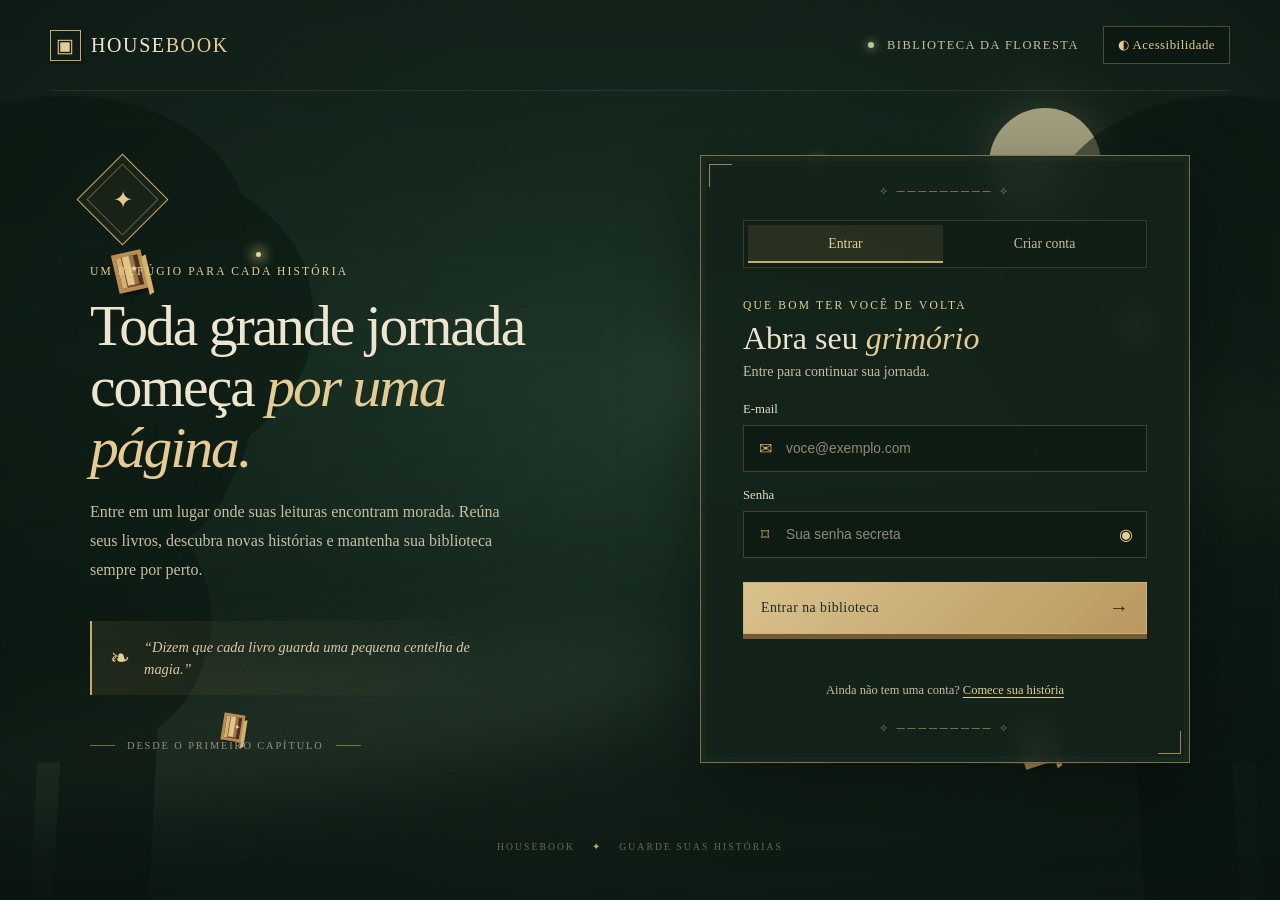
==== src/main/resources/static/index.html @ 5cd7e83c "create the interface of login and register" ====
<!DOCTYPE html>
<html lang="pt-BR" data-theme="forest" data-font="normal">
<head>
    <meta charset="UTF-8">
    <meta name="viewport" content="width=device-width, initial-scale=1.0">
    <meta name="description" content="HouseBook — um refúgio encantado para organizar seus livros e histórias.">
    <meta name="theme-color" content="#172b20">
    <title>HouseBook | Entre na floresta</title>
    <link rel="stylesheet" href="auth.css">
    <script src="auth.js" defer></script>
</head>
<body>
<a class="skip-link" href="#auth-content">Pular para o conteúdo</a>
<div class="forest-scene" aria-hidden="true">
    <div class="moon"></div>
    <div class="mist mist-one"></div>
    <div class="mist mist-two"></div>
    <div class="tree tree-left"></div>
    <div class="tree tree-right"></div>
    <div class="firefly firefly-one"></div>
    <div class="firefly firefly-two"></div>
    <div class="firefly firefly-three"></div>
    <div class="pixel-book book-one"><span></span></div>
    <div class="pixel-book book-two"><span></span></div>
    <div class="pixel-book book-three"><span></span></div>
    <div class="pixel-book book-four"><span></span></div>
</div>

<header class="topbar">
    <a class="brand" href="/" aria-label="HouseBook, página inicial">
        <span class="brand-mark" aria-hidden="true">▣</span>
        <span>House<span>Book</span></span>
    </a>
    <div class="topbar-actions">
        <span class="realm-label"><span class="realm-dot"></span> Biblioteca da Floresta</span>
        <button class="access-toggle" id="access-toggle" type="button" aria-expanded="false" aria-controls="access-panel">
            <span aria-hidden="true">◐</span> Acessibilidade
        </button>
    </div>
</header>

<aside class="access-panel" id="access-panel" aria-label="Opções de acessibilidade" hidden>
    <div class="access-heading">
        <div><span class="eyebrow">Suas preferências</span><h2>Ajuste sua experiência</h2></div>
        <button class="icon-button" id="close-access" type="button" aria-label="Fechar acessibilidade">×</button>
    </div>
    <div class="access-group">
        <span class="control-label">Tamanho do texto</span>
        <div class="segmented" role="group" aria-label="Tamanho do texto">
            <button type="button" data-font-choice="normal" aria-pressed="true">Padrão</button>
            <button type="button" data-font-choice="large" aria-pressed="false">Maior A+</button>
        </div>
    </div>
    <div class="access-group">
        <span class="control-label">Contraste</span>
        <button class="contrast-button" id="contrast-toggle" type="button" aria-pressed="false">Ativar alto contraste</button>
    </div>
    <div class="access-group">
        <span class="control-label">Paleta da floresta</span>
        <div class="theme-options" role="group" aria-label="Tema de cores">
            <button class="theme-swatch swatch-forest" type="button" data-theme-choice="forest" aria-label="Verde floresta" aria-pressed="true"></button>
            <button class="theme-swatch swatch-ember" type="button" data-theme-choice="ember" aria-label="Âmbar antigo" aria-pressed="false"></button>
            <button class="theme-swatch swatch-violet" type="button" data-theme-choice="violet" aria-label="Ametista" aria-pressed="false"></button>
            <button class="theme-swatch swatch-ocean" type="button" data-theme-choice="ocean" aria-label="Azul noturno" aria-pressed="false"></button>
        </div>
    </div>
</aside>

<main id="auth-content" class="page-content">
    <section class="intro" aria-labelledby="intro-title">
        <div class="crest" aria-hidden="true"><span>✦</span><i></i></div>
        <p class="eyebrow">Um refúgio para cada história</p>
        <h1 id="intro-title">Toda grande jornada começa <em>por uma página.</em></h1>
        <p class="intro-copy">Entre em um lugar onde suas leituras encontram morada. Reúna seus livros, descubra novas histórias e mantenha sua biblioteca sempre por perto.</p>
        <div class="lore-note">
            <span class="lore-icon" aria-hidden="true">❧</span>
            <p>“Dizem que cada livro guarda uma pequena centelha de magia.”</p>
        </div>
        <div class="forest-signature"><span></span> Desde o primeiro capítulo <span></span></div>
    </section>

    <section class="auth-card" aria-label="Acesso à sua biblioteca">
        <div class="card-ornament ornament-top" aria-hidden="true">✧ ───────── ✧</div>
        <div class="form-switch" role="tablist" aria-label="Entrar ou criar conta">
            <button class="switch-tab active" id="login-tab" type="button" role="tab" aria-selected="true" aria-controls="login-panel">Entrar</button>
            <button class="switch-tab" id="register-tab" type="button" role="tab" aria-selected="false" aria-controls="register-panel">Criar conta</button>
        </div>

        <div class="form-panel" id="login-panel" role="tabpanel" aria-labelledby="login-tab">
            <div class="form-heading">
                <span class="eyebrow">Que bom ter você de volta</span>
                <h2>Abra seu <em>grimório</em></h2>
                <p>Entre para continuar sua jornada.</p>
            </div>
            <form id="login-form" novalidate>
                <label for="login-email">E-mail</label>
                <div class="input-wrap"><span class="field-icon" aria-hidden="true">✉</span><input id="login-email" name="email" type="email" autocomplete="email" maxlength="254" placeholder="voce@exemplo.com" required></div>
                <label for="login-password">Senha</label>
                <div class="input-wrap"><span class="field-icon" aria-hidden="true">⌑</span><input id="login-password" name="password" type="password" autocomplete="current-password" minlength="8" maxlength="72" placeholder="Sua senha secreta" required><button class="password-toggle" type="button" data-password-target="login-password" aria-label="Mostrar senha" aria-pressed="false">◉</button></div>
                <button class="submit-button" type="submit"><span>Entrar na biblioteca</span><b aria-hidden="true">→</b></button>
                <p class="form-feedback" id="login-feedback" role="status" aria-live="polite"></p>
            </form>
            <p class="switch-hint">Ainda não tem uma conta? <button type="button" data-open-register>Comece sua história</button></p>
        </div>

        <div class="form-panel" id="register-panel" role="tabpanel" aria-labelledby="register-tab" hidden>
            <div class="form-heading">
                <span class="eyebrow">Sua aventura começa aqui</span>
                <h2>Crie seu <em>refúgio</em></h2>
                <p>Prepare um espaço para suas próximas descobertas.</p>
            </div>
            <form id="register-form" enctype="multipart/form-data" novalidate>
                <div class="avatar-picker-row">
                    <label class="avatar-picker" for="profile-photo" aria-label="Escolher foto de perfil">
                        <img id="photo-preview" alt="Prévia da foto de perfil" hidden>
                        <span id="avatar-placeholder" aria-hidden="true">♙</span>
                        <span class="avatar-plus" aria-hidden="true">+</span>
                    </label>
                    <div class="avatar-copy"><strong>Retrato do aventureiro</strong><span>Opcional · JPG, PNG ou WEBP · até 2 MB</span><label class="photo-link" for="profile-photo">Escolher uma foto</label></div>
                    <input class="visually-hidden" id="profile-photo" name="foto" type="file" accept="image/jpeg,image/png,image/webp">
                </div>
                <label for="register-name">Nome</label>
                <div class="input-wrap"><span class="field-icon" aria-hidden="true">♙</span><input id="register-name" name="name" type="text" autocomplete="name" maxlength="100" placeholder="Como podemos chamar você?" required></div>
                <label for="register-email">E-mail</label>
                <div class="input-wrap"><span class="field-icon" aria-hidden="true">✉</span><input id="register-email" name="email" type="email" autocomplete="email" maxlength="254" placeholder="voce@exemplo.com" required></div>
                <label for="register-password">Senha <span class="label-hint">mínimo de 8 caracteres</span></label>
                <div class="input-wrap"><span class="field-icon" aria-hidden="true">⌑</span><input id="register-password" name="password" type="password" autocomplete="new-password" minlength="8" maxlength="72" placeholder="Crie uma senha" required><button class="password-toggle" type="button" data-password-target="register-password" aria-label="Mostrar senha" aria-pressed="false">◉</button></div>
                <button class="submit-button" type="submit"><span>Criar minha conta</span><b aria-hidden="true">✧</b></button>
                <p class="form-feedback" id="register-feedback" role="status" aria-live="polite"></p>
            </form>
            <p class="switch-hint">Já tem uma conta? <button type="button" data-open-login>Voltar para entrar</button></p>
        </div>
        <div class="card-ornament ornament-bottom" aria-hidden="true">✧ ───────── ✧</div>
    </section>
</main>

<footer class="page-footer"><span>HOUSEBOOK</span><i>✦</i><span>GUARDE SUAS HISTÓRIAS</span></footer>
</body>
</html>
---- src/main/resources/static/auth.css ----
:root {
    color-scheme: dark;
    --forest-950: #101d17;
    --forest-900: #172b20;
    --forest-800: #203a2b;
    --forest-700: #31533b;
    --moss: #8ca477;
    --moss-bright: #b7c69b;
    --gold: #c9a96a;
    --gold-light: #e4cc94;
    --parchment: #eee5cf;
    --parchment-dim: #c7bda5;
    --ink: #263126;
    --danger: #ffb6a9;
    --success: #c4e0ae;
    --panel: rgba(20, 36, 26, .94);
    --line: rgba(201, 169, 106, .35);
    --body-size: 16px;
    font-family: Georgia, "Times New Roman", serif;
}
html[data-theme="ember"] { --forest-950:#21170f; --forest-900:#332116; --forest-800:#4a3020; --forest-700:#68442b; --moss:#b58a59; --moss-bright:#e1b77d; --gold:#d2a45f; --gold-light:#f0cf91; --panel:rgba(42,27,17,.95); }
html[data-theme="violet"] { --forest-950:#171321; --forest-900:#211a31; --forest-800:#332844; --forest-700:#4c3a60; --moss:#a18bb8; --moss-bright:#d0bde0; --gold:#c6a5ce; --gold-light:#e8d0ed; --panel:rgba(29,23,42,.95); }
html[data-theme="ocean"] { --forest-950:#0d1b22; --forest-900:#132832; --forest-800:#1d3c46; --forest-700:#2c5960; --moss:#83aaa1; --moss-bright:#b9d6ca; --gold:#b7b17b; --gold-light:#e0d7a0; --panel:rgba(16,37,43,.95); }
* { box-sizing: border-box; }
html { min-width: 320px; background: var(--forest-950); font-size: var(--body-size); }
html[data-font="large"] { --body-size: 18px; }
body { margin: 0; min-height: 100vh; overflow-x: hidden; color: var(--parchment); background: radial-gradient(ellipse at 50% 48%, var(--forest-800) 0%, var(--forest-900) 43%, var(--forest-950) 100%); }
button, input { font: inherit; }
button { color: inherit; }
button:focus-visible, input:focus-visible, a:focus-visible, label:has(input:focus-visible) { outline: 3px solid var(--gold-light); outline-offset: 4px; }
.skip-link { position: fixed; top: 10px; left: 10px; z-index: 100; transform: translateY(-160%); padding: 10px 14px; background: var(--parchment); color: var(--ink); }
.skip-link:focus { transform: translateY(0); }
.forest-scene { position: fixed; inset: 0; overflow: hidden; pointer-events: none; z-index: 0; background: linear-gradient(180deg, rgba(7,15,11,.15), transparent 40%, rgba(6,14,10,.45)); }
.moon { position:absolute; width:112px; height:112px; right:14%; top:12%; border-radius:50%; background:#e0d5a8; opacity:.7; box-shadow:0 0 40px rgba(224,213,168,.18),0 0 100px rgba(224,213,168,.12); }
.mist { position:absolute; width:65vw; height:130px; border-radius:50%; filter:blur(35px); background:rgba(169,190,151,.09); }
.mist-one { left:-10%; bottom:12%; transform:rotate(-9deg); }
.mist-two { right:-15%; top:40%; transform:rotate(8deg); }
.tree { position:absolute; bottom:-5%; width:22vw; height:88vh; opacity:.55; background:linear-gradient(90deg,#09140e 0 15%,transparent 15% 24%,#0a160f 24% 36%,transparent 36% 43%,#0a160f 43% 58%,transparent 58% 66%,#09140e 66% 100%); }
.tree:before,.tree:after { content:""; position:absolute; background:#0a160f; border-radius:48%; width:150%; height:40%; left:-25%; }
.tree:before { top:-7%; transform:rotate(-12deg); box-shadow:50px 80px 0 #0a160f,-25px 160px 0 #0a160f; }
.tree:after { top:12%; transform:rotate(15deg); box-shadow:-60px 90px 0 #0a160f,30px 190px 0 #0a160f; }
.tree-left { left:-9%; transform:rotate(3deg); }
.tree-right { right:-10%; transform:scaleX(-1) rotate(3deg); }
.firefly { position:absolute; width:5px; height:5px; background:#e9d68e; box-shadow:0 0 12px 4px rgba(233,214,142,.55); border-radius:50%; animation:drift 7s ease-in-out infinite alternate; }
.firefly-one { top:28%; left:20%; }.firefly-two { top:65%; right:20%; animation-delay:-2s; }.firefly-three { top:18%; right:36%; animation-delay:-4s; }
.pixel-book { position:absolute; width:30px; height:39px; border:4px solid #b68e53; background:#754a32; box-shadow:inset 5px 0 #d6b16e,inset -4px 0 #4a3023,4px 4px 0 rgba(0,0,0,.25); image-rendering:pixelated; animation:book-float 8s ease-in-out infinite; transform:rotate(-13deg); }
.pixel-book:before { content:""; position:absolute; width:7px; height:29px; left:6px; top:0; background:#e1c58a; box-shadow:4px 0 #9a7546; }
.pixel-book:after { content:"✦"; position:absolute; color:#f0d99e; font-size:10px; right:2px; top:8px; }
.pixel-book span { position:absolute; width:5px; height:39px; right:-8px; top:3px; background:#d6b16e; transform:skewY(-20deg); }
.book-one { left:9%; top:28%; }.book-two { right:10%; top:34%; transform:rotate(15deg) scale(.8); animation-delay:-2s; }.book-three { left:17%; bottom:17%; transform:rotate(9deg) scale(.7); animation-delay:-4s; }.book-four { right:18%; bottom:15%; transform:rotate(-18deg) scale(1.05); animation-delay:-1s; }
@keyframes drift { to { transform:translate(12px,-20px); opacity:.45; } }
@keyframes book-float { 0%,100% { translate:0 0; } 50% { translate:0 -17px; } }
.topbar { position:relative; z-index:5; display:flex; align-items:center; justify-content:space-between; width:min(1180px, calc(100% - 56px)); margin:auto; padding:26px 0; border-bottom:1px solid rgba(201,169,106,.14); }
.brand { display:flex; align-items:center; gap:10px; color:var(--parchment); text-decoration:none; font-size:1.25rem; letter-spacing:.08em; text-transform:uppercase; }
.brand > span:last-child > span { color:var(--gold-light); }.brand-mark { display:grid; place-items:center; width:31px; height:31px; color:var(--gold-light); border:1px solid var(--gold); font-size:19px; box-shadow:3px 3px 0 rgba(0,0,0,.2); }
.topbar-actions { display:flex; align-items:center; gap:24px; }.realm-label { color:var(--parchment-dim); font-size:.78rem; letter-spacing:.12em; text-transform:uppercase; }.realm-dot { display:inline-block; width:6px; height:6px; margin:0 8px 1px 0; border-radius:50%; background:var(--moss-bright); box-shadow:0 0 9px var(--moss-bright); }
.access-toggle { border:1px solid var(--line); padding:10px 14px; color:var(--gold-light); background:rgba(12,24,17,.65); cursor:pointer; font-size:.8rem; letter-spacing:.04em; }.access-toggle:hover,.contrast-button:hover { background:rgba(201,169,106,.12); }
.access-panel { position:fixed; z-index:20; top:84px; right:max(28px, calc((100vw - 1180px)/2)); width:min(340px, calc(100vw - 32px)); padding:22px; border:1px solid var(--line); background:var(--panel); box-shadow:0 18px 55px rgba(0,0,0,.45); backdrop-filter:blur(12px); }
.access-heading { display:flex; justify-content:space-between; align-items:flex-start; gap:12px; margin-bottom:22px; }.access-heading h2 { margin:5px 0 0; font-size:1.1rem; font-weight:normal; }.icon-button { border:0; background:transparent; color:var(--gold-light); font-size:1.5rem; cursor:pointer; }
.access-group { padding:14px 0; border-top:1px solid var(--line); }.control-label { display:block; margin-bottom:10px; color:var(--parchment-dim); font-size:.76rem; letter-spacing:.08em; text-transform:uppercase; }
.segmented { display:flex; gap:7px; }.segmented button,.contrast-button { border:1px solid var(--line); background:rgba(255,255,255,.04); color:var(--parchment); padding:9px 12px; cursor:pointer; font-size:.8rem; }.segmented button[aria-pressed="true"] { border-color:var(--gold); color:var(--gold-light); background:rgba(201,169,106,.12); }.contrast-button { width:100%; text-align:left; }
.theme-options { display:flex; gap:12px; }.theme-swatch { width:30px; height:30px; border-radius:50%; border:2px solid rgba(255,255,255,.35); cursor:pointer; }.theme-swatch[aria-pressed="true"] { outline:2px solid var(--gold-light); outline-offset:3px; }.swatch-forest { background:#31533b; }.swatch-ember { background:#8b5831; }.swatch-violet { background:#59446e; }.swatch-ocean { background:#28525e; }
.page-content { position:relative; z-index:2; width:min(1100px, calc(100% - 48px)); min-height:calc(100vh - 150px); margin:0 auto; display:grid; grid-template-columns:minmax(0,1fr) minmax(390px,490px); align-items:center; gap:clamp(42px,7vw,100px); padding:54px 0 68px; }
.intro { max-width:490px; padding:20px 0; }.crest { position:relative; display:grid; place-items:center; width:65px; height:65px; margin-bottom:30px; border:1px solid var(--gold); transform:rotate(45deg); color:var(--gold-light); background:rgba(201,169,106,.06); }.crest span { transform:rotate(-45deg); font-size:1.5rem; }.crest i { position:absolute; inset:6px; border:1px solid rgba(201,169,106,.45); }
.eyebrow { margin:0; color:var(--gold-light); font-size:.72rem; letter-spacing:.19em; line-height:1.7; text-transform:uppercase; }.intro h1 { max-width:520px; margin:14px 0 20px; font-size:clamp(2.5rem,4.5vw,4.3rem); font-weight:normal; line-height:1.06; letter-spacing:-.035em; }.intro h1 em,.form-heading h2 em { color:var(--gold-light); font-weight:normal; }.intro-copy { max-width:420px; color:var(--parchment-dim); font-family:Georgia,serif; font-size:1rem; line-height:1.8; }
.lore-note { display:flex; align-items:center; gap:14px; max-width:410px; margin-top:36px; padding:15px 18px; border-left:2px solid var(--gold); background:linear-gradient(90deg,rgba(201,169,106,.1),transparent); }.lore-icon { color:var(--gold-light); font-size:1.5rem; }.lore-note p { margin:0; color:#d7c9a9; font-size:.9rem; font-style:italic; line-height:1.55; }.forest-signature { display:flex; align-items:center; gap:12px; margin-top:45px; color:rgba(215,201,169,.65); font-size:.65rem; letter-spacing:.18em; text-transform:uppercase; }.forest-signature span { width:25px; height:1px; background:var(--gold); opacity:.55; }
.auth-card { position:relative; width:100%; padding:29px clamp(24px,4vw,42px) 27px; border:1px solid rgba(201,169,106,.58); background:var(--panel); box-shadow:0 24px 70px rgba(0,0,0,.38),inset 0 0 0 5px rgba(201,169,106,.035); backdrop-filter:blur(14px); }.auth-card:before,.auth-card:after { content:""; position:absolute; width:22px; height:22px; border-color:var(--gold); border-style:solid; opacity:.75; }.auth-card:before { top:8px; left:8px; border-width:1px 0 0 1px; }.auth-card:after { bottom:8px; right:8px; border-width:0 1px 1px 0; }.card-ornament { color:var(--gold); text-align:center; font-size:.7rem; letter-spacing:.25em; opacity:.7; }.ornament-top { margin-bottom:22px; }.ornament-bottom { margin-top:24px; }
.form-switch { display:grid; grid-template-columns:1fr 1fr; gap:4px; padding:4px; border:1px solid rgba(201,169,106,.22); background:rgba(0,0,0,.15); }.switch-tab { padding:11px 8px; border:0; background:transparent; color:var(--parchment-dim); cursor:pointer; font-size:.86rem; }.switch-tab.active { color:var(--gold-light); background:rgba(201,169,106,.13); box-shadow:inset 0 -2px var(--gold); }
.form-heading { margin:27px 0 22px; }.form-heading h2 { margin:5px 0 6px; font-size:2rem; font-weight:normal; }.form-heading p { margin:0; color:var(--parchment-dim); font-size:.88rem; }
form > label { display:flex; justify-content:space-between; margin:16px 0 8px; color:#e5dcc6; font-size:.8rem; }.label-hint { color:#a99d82; font-size:.7rem; }.input-wrap { display:flex; align-items:center; min-height:47px; border:1px solid rgba(201,169,106,.28); background:rgba(4,13,8,.34); transition:border-color .2s,box-shadow .2s; }.input-wrap:focus-within { border-color:var(--gold); box-shadow:0 0 0 3px rgba(201,169,106,.1); }.field-icon { width:42px; flex:none; color:var(--gold); text-align:center; font-size:1rem; }.input-wrap input { width:100%; min-width:0; padding:13px 10px 13px 0; border:0; outline:0; color:var(--parchment); background:transparent; font-family:Arial,sans-serif; font-size:.86rem; }.input-wrap input::placeholder { color:#8f8a78; }.input-wrap input:focus-visible { outline:0; }.password-toggle { align-self:stretch; padding:0 13px; border:0; color:var(--gold-light); background:transparent; cursor:pointer; }
.submit-button { display:flex; justify-content:space-between; align-items:center; width:100%; margin-top:24px; padding:14px 17px; border:1px solid #d0b477; color:#1c291d; background:linear-gradient(135deg,#d9c18d,#b9985e); box-shadow:0 5px 0 #745b35; cursor:pointer; font-size:.86rem; letter-spacing:.035em; transition:transform .15s,filter .15s; }.submit-button:hover { filter:brightness(1.08); transform:translateY(-1px); }.submit-button:active { transform:translateY(3px); box-shadow:0 2px 0 #745b35; }.submit-button:disabled { opacity:.65; cursor:wait; transform:none; }.submit-button b { font-size:1.2rem; font-weight:normal; }
.form-feedback { min-height:20px; margin:12px 0 0; font-family:Arial,sans-serif; font-size:.78rem; line-height:1.5; }.form-feedback.error { color:var(--danger); }.form-feedback.success { color:var(--success); }.switch-hint { margin:17px 0 0; color:var(--parchment-dim); text-align:center; font-size:.78rem; }.switch-hint button,.photo-link { padding:0; border:0; color:var(--gold-light); background:none; text-decoration:underline; text-underline-offset:3px; cursor:pointer; font-size:inherit; }
.avatar-picker-row { display:flex; align-items:center; gap:14px; margin:0 0 16px; padding:12px; border:1px dashed rgba(201,169,106,.35); background:rgba(0,0,0,.12); }.avatar-picker { position:relative; display:grid; place-items:center; flex:none; width:58px; height:58px; overflow:hidden; border:1px solid var(--gold); border-radius:50%; color:var(--gold-light); background:rgba(201,169,106,.1); cursor:pointer; font-size:1.7rem; }.avatar-picker img { width:100%; height:100%; object-fit:cover; }.avatar-plus { position:absolute; right:0; bottom:0; display:grid; place-items:center; width:19px; height:19px; border:1px solid var(--forest-900); border-radius:50%; color:var(--forest-950); background:var(--gold-light); font: bold 14px Arial,sans-serif; }.avatar-copy { display:flex; flex-direction:column; gap:4px; min-width:0; }.avatar-copy strong { color:var(--parchment); font-size:.8rem; font-weight:normal; }.avatar-copy span { color:var(--parchment-dim); font: .68rem/1.4 Arial,sans-serif; }.photo-link { align-self:flex-start; margin-top:2px; font-size:.72rem; }.visually-hidden { position:absolute; width:1px; height:1px; padding:0; margin:-1px; overflow:hidden; clip:rect(0,0,0,0); white-space:nowrap; border:0; }
.page-footer { position:relative; z-index:2; display:flex; justify-content:center; align-items:center; gap:17px; padding:0 20px 23px; color:rgba(215,201,169,.45); font-size:.6rem; letter-spacing:.22em; }.page-footer i { color:var(--gold); font-style:normal; }
html[data-contrast="high"] body { background:#000; color:#fff; }
html[data-contrast="high"] .auth-card,html[data-contrast="high"] .access-panel { border:2px solid #fff; background:#090909; }
html[data-contrast="high"] .intro-copy,html[data-contrast="high"] .form-heading p,html[data-contrast="high"] .switch-hint,html[data-contrast="high"] .realm-label { color:#fff; }
html[data-contrast="high"] .input-wrap { border:2px solid #fff; background:#000; }
html[data-contrast="high"] .input-wrap input,html[data-contrast="high"] form > label { color:#fff; }
[hidden] { display:none !important; }
@media (max-width:850px) { .page-content { grid-template-columns:1fr; max-width:540px; gap:24px; padding-top:40px; }.intro { max-width:540px; text-align:center; }.crest { margin:0 auto 24px; }.intro h1 { margin-left:auto; margin-right:auto; font-size:clamp(2.3rem,8vw,3.5rem); }.intro-copy,.lore-note { margin-left:auto; margin-right:auto; }.forest-signature { justify-content:center; margin-top:24px; }.auth-card { max-width:490px; margin:0 auto; }.tree { width:30vw; } }
@media (max-width:560px) { .topbar { width:calc(100% - 32px); padding:17px 0; }.realm-label { display:none; }.access-toggle { padding:9px 10px; }.page-content { width:calc(100% - 30px); padding:34px 0 45px; }.intro { padding:10px 0; }.intro h1 { font-size:2.5rem; }.intro-copy { font-size:.9rem; }.lore-note { text-align:left; }.auth-card { padding:23px 19px; }.form-heading h2 { font-size:1.75rem; }.moon { width:70px; height:70px; right:9%; top:13%; }.pixel-book { opacity:.55; }.book-one { left:2%; }.book-two { right:2%; }.page-footer { gap:9px; font-size:.5rem; letter-spacing:.14em; } }
@media (prefers-reduced-motion: reduce) { *,*::before,*::after { scroll-behavior:auto !important; animation-duration:.01ms !important; animation-iteration-count:1 !important; transition-duration:.01ms !important; } }
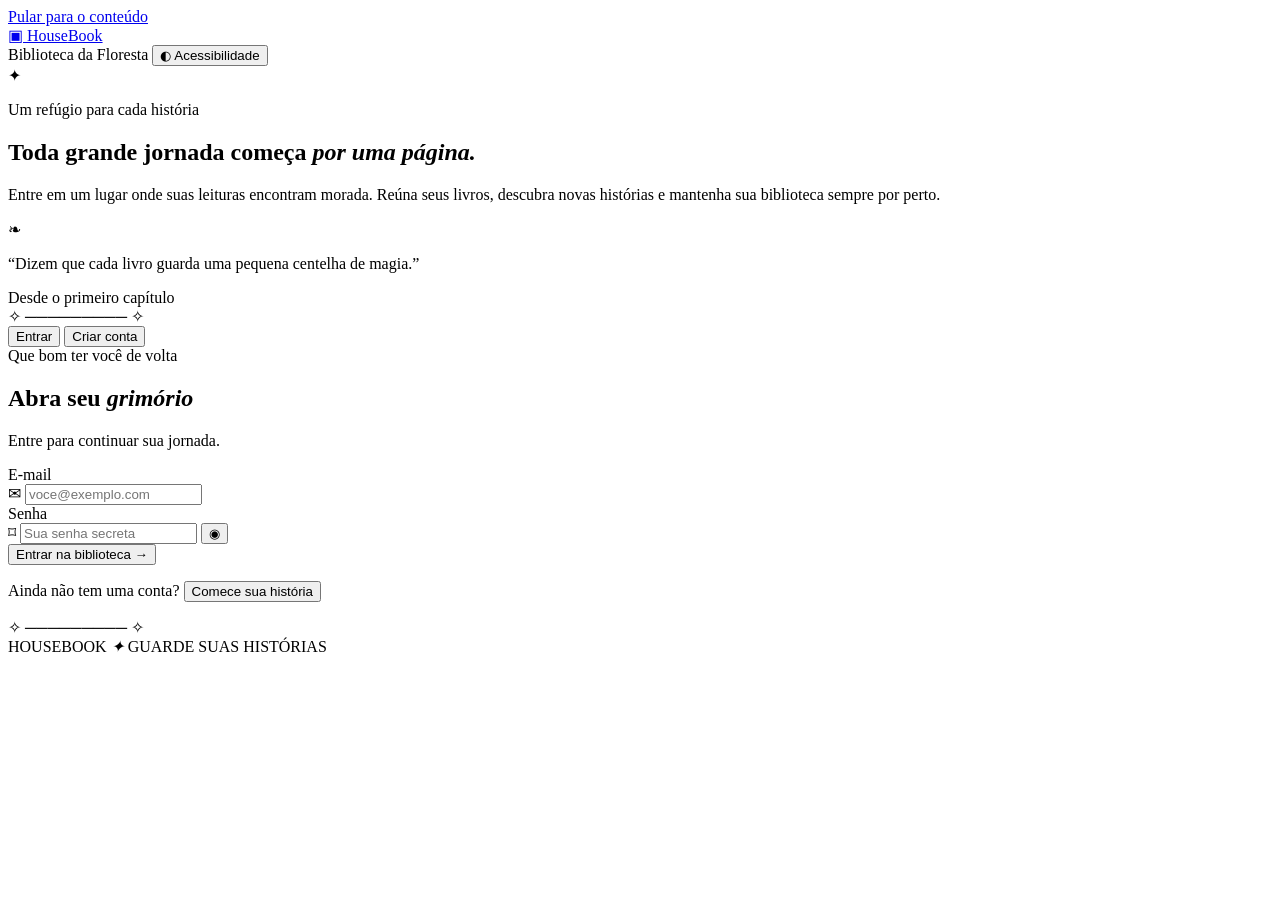
==== commit ee1ceafc: "new page and refactor code" ====
--- a/src/main/resources/static/index.html
+++ b/src/main/resources/static/index.html
@@ -1,3 +1,4 @@
+
 <!DOCTYPE html>
 <html lang="pt-BR" data-theme="forest" data-font="normal">
 <head>
@@ -5,21 +6,28 @@
     <meta name="viewport" content="width=device-width, initial-scale=1.0">
     <meta name="description" content="HouseBook — um refúgio encantado para organizar seus livros e histórias.">
     <meta name="theme-color" content="#172b20">
+
     <title>HouseBook | Entre na floresta</title>
-    <link rel="stylesheet" href="auth.css">
-    <script src="auth.js" defer></script>
+
+    <link rel="stylesheet" href="/auth.css">
+    <script src="/auth.js" defer></script>
 </head>
+
 <body>
+
 <a class="skip-link" href="#auth-content">Pular para o conteúdo</a>
+
 <div class="forest-scene" aria-hidden="true">
     <div class="moon"></div>
     <div class="mist mist-one"></div>
     <div class="mist mist-two"></div>
     <div class="tree tree-left"></div>
     <div class="tree tree-right"></div>
+
     <div class="firefly firefly-one"></div>
     <div class="firefly firefly-two"></div>
     <div class="firefly firefly-three"></div>
+
     <div class="pixel-book book-one"><span></span></div>
     <div class="pixel-book book-two"><span></span></div>
     <div class="pixel-book book-three"><span></span></div>
@@ -31,109 +39,392 @@
         <span class="brand-mark" aria-hidden="true">▣</span>
         <span>House<span>Book</span></span>
     </a>
+
     <div class="topbar-actions">
-        <span class="realm-label"><span class="realm-dot"></span> Biblioteca da Floresta</span>
-        <button class="access-toggle" id="access-toggle" type="button" aria-expanded="false" aria-controls="access-panel">
-            <span aria-hidden="true">◐</span> Acessibilidade
+        <span class="realm-label">
+            <span class="realm-dot"></span>
+            Biblioteca da Floresta
+        </span>
+
+        <button
+                class="access-toggle"
+                id="access-toggle"
+                type="button"
+                aria-expanded="false"
+                aria-controls="access-panel">
+            <span aria-hidden="true">◐</span>
+            Acessibilidade
         </button>
     </div>
 </header>
 
-<aside class="access-panel" id="access-panel" aria-label="Opções de acessibilidade" hidden>
+<aside
+        class="access-panel"
+        id="access-panel"
+        aria-label="Opções de acessibilidade"
+        hidden>
+
     <div class="access-heading">
-        <div><span class="eyebrow">Suas preferências</span><h2>Ajuste sua experiência</h2></div>
-        <button class="icon-button" id="close-access" type="button" aria-label="Fechar acessibilidade">×</button>
+        <div>
+            <span class="eyebrow">Suas preferências</span>
+            <h2>Ajuste sua experiência</h2>
+        </div>
+
+        <button
+                class="icon-button"
+                id="close-access"
+                type="button"
+                aria-label="Fechar acessibilidade">×</button>
     </div>
+
     <div class="access-group">
         <span class="control-label">Tamanho do texto</span>
+
         <div class="segmented" role="group" aria-label="Tamanho do texto">
-            <button type="button" data-font-choice="normal" aria-pressed="true">Padrão</button>
-            <button type="button" data-font-choice="large" aria-pressed="false">Maior A+</button>
+            <button type="button" data-font-choice="normal" aria-pressed="true">
+                Padrão
+            </button>
+
+            <button type="button" data-font-choice="large" aria-pressed="false">
+                Maior A+
+            </button>
         </div>
     </div>
+
     <div class="access-group">
         <span class="control-label">Contraste</span>
-        <button class="contrast-button" id="contrast-toggle" type="button" aria-pressed="false">Ativar alto contraste</button>
+
+        <button
+                class="contrast-button"
+                id="contrast-toggle"
+                type="button"
+                aria-pressed="false">
+            Ativar alto contraste
+        </button>
     </div>
+
     <div class="access-group">
         <span class="control-label">Paleta da floresta</span>
+
         <div class="theme-options" role="group" aria-label="Tema de cores">
-            <button class="theme-swatch swatch-forest" type="button" data-theme-choice="forest" aria-label="Verde floresta" aria-pressed="true"></button>
-            <button class="theme-swatch swatch-ember" type="button" data-theme-choice="ember" aria-label="Âmbar antigo" aria-pressed="false"></button>
-            <button class="theme-swatch swatch-violet" type="button" data-theme-choice="violet" aria-label="Ametista" aria-pressed="false"></button>
-            <button class="theme-swatch swatch-ocean" type="button" data-theme-choice="ocean" aria-label="Azul noturno" aria-pressed="false"></button>
+            <button class="theme-swatch swatch-forest"
+                    type="button"
+                    data-theme-choice="forest"
+                    aria-label="Verde floresta"
+                    aria-pressed="true"></button>
+
+            <button class="theme-swatch swatch-ember"
+                    type="button"
+                    data-theme-choice="ember"
+                    aria-label="Âmbar antigo"
+                    aria-pressed="false"></button>
+
+            <button class="theme-swatch swatch-violet"
+                    type="button"
+                    data-theme-choice="violet"
+                    aria-label="Ametista"
+                    aria-pressed="false"></button>
+
+            <button class="theme-swatch swatch-ocean"
+                    type="button"
+                    data-theme-choice="ocean"
+                    aria-label="Azul noturno"
+                    aria-pressed="false"></button>
         </div>
     </div>
 </aside>
 
 <main id="auth-content" class="page-content">
+
     <section class="intro" aria-labelledby="intro-title">
-        <div class="crest" aria-hidden="true"><span>✦</span><i></i></div>
+
+        <div class="crest" aria-hidden="true">
+            <span>✦</span>
+            <i></i>
+        </div>
+
         <p class="eyebrow">Um refúgio para cada história</p>
-        <h1 id="intro-title">Toda grande jornada começa <em>por uma página.</em></h1>
-        <p class="intro-copy">Entre em um lugar onde suas leituras encontram morada. Reúna seus livros, descubra novas histórias e mantenha sua biblioteca sempre por perto.</p>
+
+        <h1 id="intro-title">
+            Toda grande jornada começa
+            <em>por uma página.</em>
+        </h1>
+
+        <p class="intro-copy">
+            Entre em um lugar onde suas leituras encontram morada.
+            Reúna seus livros, descubra novas histórias e mantenha
+            sua biblioteca sempre por perto.
+        </p>
+
         <div class="lore-note">
             <span class="lore-icon" aria-hidden="true">❧</span>
-            <p>“Dizem que cada livro guarda uma pequena centelha de magia.”</p>
-        </div>
-        <div class="forest-signature"><span></span> Desde o primeiro capítulo <span></span></div>
+            <p>
+                “Dizem que cada livro guarda uma pequena centelha de magia.”
+            </p>
+        </div>
+
+        <div class="forest-signature">
+            <span></span>
+            Desde o primeiro capítulo
+            <span></span>
+        </div>
+
     </section>
 
     <section class="auth-card" aria-label="Acesso à sua biblioteca">
-        <div class="card-ornament ornament-top" aria-hidden="true">✧ ───────── ✧</div>
+
+        <div class="card-ornament ornament-top" aria-hidden="true">
+            ✧ ───────── ✧
+        </div>
+
         <div class="form-switch" role="tablist" aria-label="Entrar ou criar conta">
-            <button class="switch-tab active" id="login-tab" type="button" role="tab" aria-selected="true" aria-controls="login-panel">Entrar</button>
-            <button class="switch-tab" id="register-tab" type="button" role="tab" aria-selected="false" aria-controls="register-panel">Criar conta</button>
-        </div>
-
-        <div class="form-panel" id="login-panel" role="tabpanel" aria-labelledby="login-tab">
+
+            <button
+                    class="switch-tab active"
+                    id="login-tab"
+                    type="button"
+                    role="tab"
+                    aria-selected="true"
+                    aria-controls="login-panel">
+                Entrar
+            </button>
+
+            <button
+                    class="switch-tab"
+                    id="register-tab"
+                    type="button"
+                    role="tab"
+                    aria-selected="false"
+                    aria-controls="register-panel">
+                Criar conta
+            </button>
+
+        </div>
+
+        <!-- LOGIN -->
+
+        <div
+                class="form-panel"
+                id="login-panel"
+                role="tabpanel"
+                aria-labelledby="login-tab">
+
             <div class="form-heading">
                 <span class="eyebrow">Que bom ter você de volta</span>
                 <h2>Abra seu <em>grimório</em></h2>
                 <p>Entre para continuar sua jornada.</p>
             </div>
+
             <form id="login-form" novalidate>
+
                 <label for="login-email">E-mail</label>
-                <div class="input-wrap"><span class="field-icon" aria-hidden="true">✉</span><input id="login-email" name="email" type="email" autocomplete="email" maxlength="254" placeholder="voce@exemplo.com" required></div>
+
+                <div class="input-wrap">
+                    <span class="field-icon" aria-hidden="true">✉</span>
+
+                    <input
+                            id="login-email"
+                            name="email"
+                            type="email"
+                            autocomplete="email"
+                            maxlength="254"
+                            placeholder="voce@exemplo.com"
+                            required>
+                </div>
+
                 <label for="login-password">Senha</label>
-                <div class="input-wrap"><span class="field-icon" aria-hidden="true">⌑</span><input id="login-password" name="password" type="password" autocomplete="current-password" minlength="8" maxlength="72" placeholder="Sua senha secreta" required><button class="password-toggle" type="button" data-password-target="login-password" aria-label="Mostrar senha" aria-pressed="false">◉</button></div>
-                <button class="submit-button" type="submit"><span>Entrar na biblioteca</span><b aria-hidden="true">→</b></button>
-                <p class="form-feedback" id="login-feedback" role="status" aria-live="polite"></p>
+
+                <div class="input-wrap">
+                    <span class="field-icon" aria-hidden="true">⌑</span>
+
+                    <input
+                            id="login-password"
+                            name="password"
+                            type="password"
+                            autocomplete="current-password"
+                            minlength="8"
+                            maxlength="72"
+                            placeholder="Sua senha secreta"
+                            required>
+
+                    <button
+                            class="password-toggle"
+                            type="button"
+                            data-password-target="login-password"
+                            aria-label="Mostrar senha"
+                            aria-pressed="false">
+                        ◉
+                    </button>
+                </div>
+
+                <button class="submit-button" type="submit">
+                    <span>Entrar na biblioteca</span>
+                    <b aria-hidden="true">→</b>
+                </button>
+
+                <p
+                        class="form-feedback"
+                        id="login-feedback"
+                        role="status"
+                        aria-live="polite"></p>
+
             </form>
-            <p class="switch-hint">Ainda não tem uma conta? <button type="button" data-open-register>Comece sua história</button></p>
-        </div>
-
-        <div class="form-panel" id="register-panel" role="tabpanel" aria-labelledby="register-tab" hidden>
+
+            <p class="switch-hint">
+                Ainda não tem uma conta?
+
+                <button type="button" data-open-register>
+                    Comece sua história
+                </button>
+            </p>
+
+        </div>
+
+        <!-- CADASTRO -->
+
+        <div
+                class="form-panel"
+                id="register-panel"
+                role="tabpanel"
+                aria-labelledby="register-tab"
+                hidden>
+
             <div class="form-heading">
                 <span class="eyebrow">Sua aventura começa aqui</span>
                 <h2>Crie seu <em>refúgio</em></h2>
                 <p>Prepare um espaço para suas próximas descobertas.</p>
             </div>
+
             <form id="register-form" enctype="multipart/form-data" novalidate>
+
                 <div class="avatar-picker-row">
-                    <label class="avatar-picker" for="profile-photo" aria-label="Escolher foto de perfil">
-                        <img id="photo-preview" alt="Prévia da foto de perfil" hidden>
+
+                    <label
+                            class="avatar-picker"
+                            for="profile-photo"
+                            aria-label="Escolher foto de perfil">
+
+                        <img
+                                id="photo-preview"
+                                alt="Prévia da foto de perfil"
+                                hidden>
+
                         <span id="avatar-placeholder" aria-hidden="true">♙</span>
                         <span class="avatar-plus" aria-hidden="true">+</span>
                     </label>
-                    <div class="avatar-copy"><strong>Retrato do aventureiro</strong><span>Opcional · JPG, PNG ou WEBP · até 2 MB</span><label class="photo-link" for="profile-photo">Escolher uma foto</label></div>
-                    <input class="visually-hidden" id="profile-photo" name="foto" type="file" accept="image/jpeg,image/png,image/webp">
-                </div>
+
+                    <div class="avatar-copy">
+                        <strong>Retrato do aventureiro</strong>
+                        <span>Opcional · JPG, PNG ou WEBP · até 2 MB</span>
+
+                        <label class="photo-link" for="profile-photo">
+                            Escolher uma foto
+                        </label>
+                    </div>
+
+                    <input
+                            class="visually-hidden"
+                            id="profile-photo"
+                            name="foto"
+                            type="file"
+                            accept="image/jpeg,image/png,image/webp">
+
+                </div>
+
                 <label for="register-name">Nome</label>
-                <div class="input-wrap"><span class="field-icon" aria-hidden="true">♙</span><input id="register-name" name="name" type="text" autocomplete="name" maxlength="100" placeholder="Como podemos chamar você?" required></div>
+
+                <div class="input-wrap">
+                    <span class="field-icon" aria-hidden="true">♙</span>
+
+                    <input
+                            id="register-name"
+                            name="name"
+                            type="text"
+                            autocomplete="name"
+                            maxlength="100"
+                            placeholder="Como podemos chamar você?"
+                            required>
+                </div>
+
                 <label for="register-email">E-mail</label>
-                <div class="input-wrap"><span class="field-icon" aria-hidden="true">✉</span><input id="register-email" name="email" type="email" autocomplete="email" maxlength="254" placeholder="voce@exemplo.com" required></div>
-                <label for="register-password">Senha <span class="label-hint">mínimo de 8 caracteres</span></label>
-                <div class="input-wrap"><span class="field-icon" aria-hidden="true">⌑</span><input id="register-password" name="password" type="password" autocomplete="new-password" minlength="8" maxlength="72" placeholder="Crie uma senha" required><button class="password-toggle" type="button" data-password-target="register-password" aria-label="Mostrar senha" aria-pressed="false">◉</button></div>
-                <button class="submit-button" type="submit"><span>Criar minha conta</span><b aria-hidden="true">✧</b></button>
-                <p class="form-feedback" id="register-feedback" role="status" aria-live="polite"></p>
+
+                <div class="input-wrap">
+                    <span class="field-icon" aria-hidden="true">✉</span>
+
+                    <input
+                            id="register-email"
+                            name="email"
+                            type="email"
+                            autocomplete="email"
+                            maxlength="254"
+                            placeholder="voce@exemplo.com"
+                            required>
+                </div>
+
+                <label for="register-password">
+                    Senha
+                    <span class="label-hint">mínimo de 8 caracteres</span>
+                </label>
+
+                <div class="input-wrap">
+                    <span class="field-icon" aria-hidden="true">⌑</span>
+
+                    <input
+                            id="register-password"
+                            name="password"
+                            type="password"
+                            autocomplete="new-password"
+                            minlength="8"
+                            maxlength="72"
+                            placeholder="Crie uma senha"
+                            required>
+
+                    <button
+                            class="password-toggle"
+                            type="button"
+                            data-password-target="register-password"
+                            aria-label="Mostrar senha"
+                            aria-pressed="false">
+                        ◉
+                    </button>
+                </div>
+
+                <button class="submit-button" type="submit">
+                    <span>Criar minha conta</span>
+                    <b aria-hidden="true">✧</b>
+                </button>
+
+                <p
+                        class="form-feedback"
+                        id="register-feedback"
+                        role="status"
+                        aria-live="polite"></p>
+
             </form>
-            <p class="switch-hint">Já tem uma conta? <button type="button" data-open-login>Voltar para entrar</button></p>
-        </div>
-        <div class="card-ornament ornament-bottom" aria-hidden="true">✧ ───────── ✧</div>
+
+            <p class="switch-hint">
+                Já tem uma conta?
+
+                <button type="button" data-open-login>
+                    Voltar para entrar
+                </button>
+            </p>
+
+        </div>
+
+        <div class="card-ornament ornament-bottom" aria-hidden="true">
+            ✧ ───────── ✧
+        </div>
+
     </section>
+
 </main>
 
-<footer class="page-footer"><span>HOUSEBOOK</span><i>✦</i><span>GUARDE SUAS HISTÓRIAS</span></footer>
+<footer class="page-footer">
+    <span>HOUSEBOOK</span>
+    <i>✦</i>
+    <span>GUARDE SUAS HISTÓRIAS</span>
+</footer>
+
 </body>
-</html>+</html>
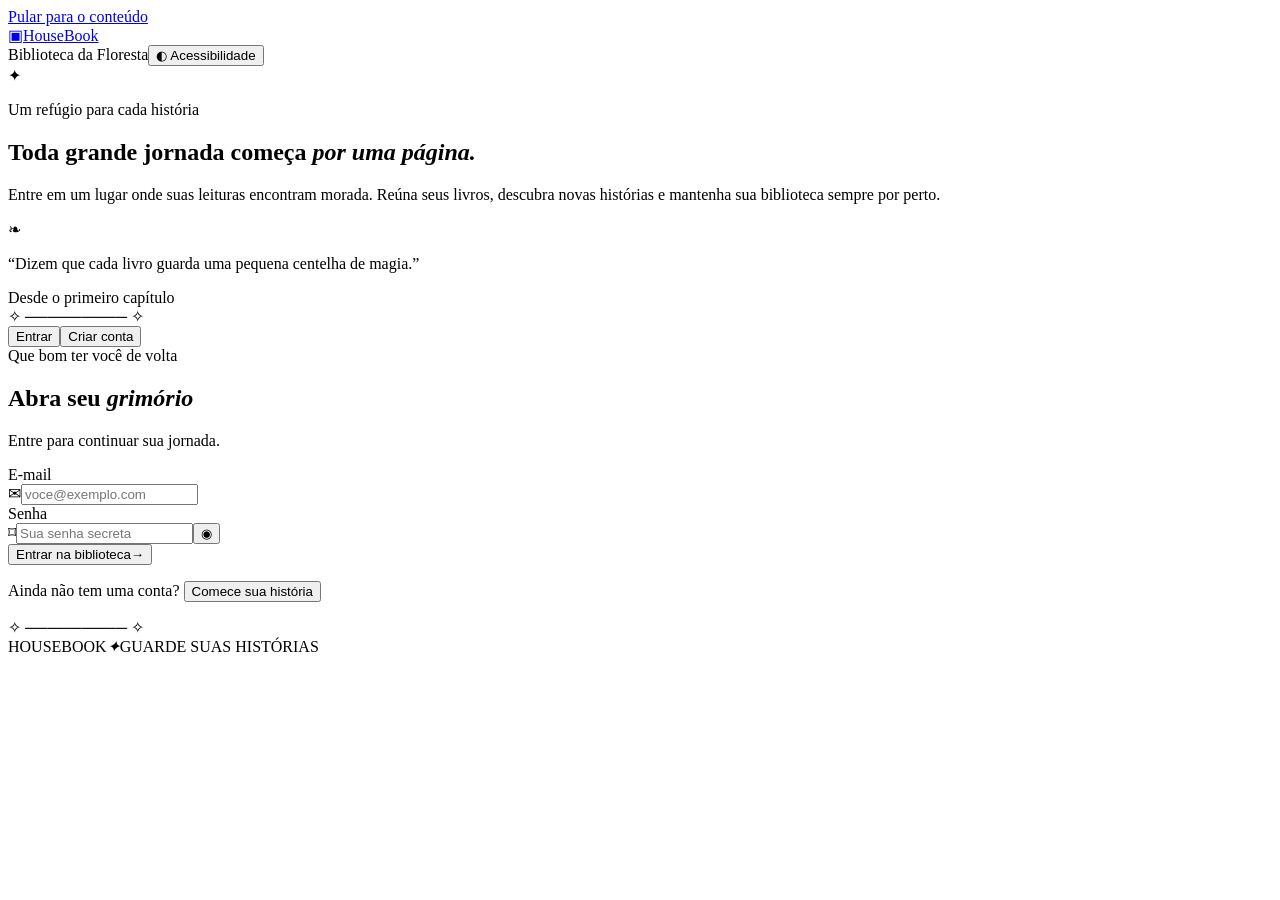
==== commit 2fd7f992: "Refactor index.html for improved structure Refactored HTML structure and removed unnecessary whitesp" ====
--- a/src/main/resources/static/index.html
+++ b/src/main/resources/static/index.html
@@ -1,430 +1,24 @@
-
 <!DOCTYPE html>
 <html lang="pt-BR" data-theme="forest" data-font="normal">
 <head>
-    <meta charset="UTF-8">
-    <meta name="viewport" content="width=device-width, initial-scale=1.0">
-    <meta name="description" content="HouseBook — um refúgio encantado para organizar seus livros e histórias.">
-    <meta name="theme-color" content="#172b20">
-
-    <title>HouseBook | Entre na floresta</title>
-
-    <link rel="stylesheet" href="/auth.css">
-    <script src="/auth.js" defer></script>
+<meta charset="UTF-8"><meta name="viewport" content="width=device-width, initial-scale=1.0"><meta name="description" content="HouseBook — um refúgio encantado para organizar seus livros e histórias."><meta name="theme-color" content="#172b20"><title>HouseBook | Entre na floresta</title>
+<link rel="stylesheet" href="/auth.css"><script src="/auth.js" defer></script>
 </head>
-
 <body>
-
 <a class="skip-link" href="#auth-content">Pular para o conteúdo</a>
-
-<div class="forest-scene" aria-hidden="true">
-    <div class="moon"></div>
-    <div class="mist mist-one"></div>
-    <div class="mist mist-two"></div>
-    <div class="tree tree-left"></div>
-    <div class="tree tree-right"></div>
-
-    <div class="firefly firefly-one"></div>
-    <div class="firefly firefly-two"></div>
-    <div class="firefly firefly-three"></div>
-
-    <div class="pixel-book book-one"><span></span></div>
-    <div class="pixel-book book-two"><span></span></div>
-    <div class="pixel-book book-three"><span></span></div>
-    <div class="pixel-book book-four"><span></span></div>
-</div>
-
-<header class="topbar">
-    <a class="brand" href="/" aria-label="HouseBook, página inicial">
-        <span class="brand-mark" aria-hidden="true">▣</span>
-        <span>House<span>Book</span></span>
-    </a>
-
-    <div class="topbar-actions">
-        <span class="realm-label">
-            <span class="realm-dot"></span>
-            Biblioteca da Floresta
-        </span>
-
-        <button
-                class="access-toggle"
-                id="access-toggle"
-                type="button"
-                aria-expanded="false"
-                aria-controls="access-panel">
-            <span aria-hidden="true">◐</span>
-            Acessibilidade
-        </button>
-    </div>
-</header>
-
-<aside
-        class="access-panel"
-        id="access-panel"
-        aria-label="Opções de acessibilidade"
-        hidden>
-
-    <div class="access-heading">
-        <div>
-            <span class="eyebrow">Suas preferências</span>
-            <h2>Ajuste sua experiência</h2>
-        </div>
-
-        <button
-                class="icon-button"
-                id="close-access"
-                type="button"
-                aria-label="Fechar acessibilidade">×</button>
-    </div>
-
-    <div class="access-group">
-        <span class="control-label">Tamanho do texto</span>
-
-        <div class="segmented" role="group" aria-label="Tamanho do texto">
-            <button type="button" data-font-choice="normal" aria-pressed="true">
-                Padrão
-            </button>
-
-            <button type="button" data-font-choice="large" aria-pressed="false">
-                Maior A+
-            </button>
-        </div>
-    </div>
-
-    <div class="access-group">
-        <span class="control-label">Contraste</span>
-
-        <button
-                class="contrast-button"
-                id="contrast-toggle"
-                type="button"
-                aria-pressed="false">
-            Ativar alto contraste
-        </button>
-    </div>
-
-    <div class="access-group">
-        <span class="control-label">Paleta da floresta</span>
-
-        <div class="theme-options" role="group" aria-label="Tema de cores">
-            <button class="theme-swatch swatch-forest"
-                    type="button"
-                    data-theme-choice="forest"
-                    aria-label="Verde floresta"
-                    aria-pressed="true"></button>
-
-            <button class="theme-swatch swatch-ember"
-                    type="button"
-                    data-theme-choice="ember"
-                    aria-label="Âmbar antigo"
-                    aria-pressed="false"></button>
-
-            <button class="theme-swatch swatch-violet"
-                    type="button"
-                    data-theme-choice="violet"
-                    aria-label="Ametista"
-                    aria-pressed="false"></button>
-
-            <button class="theme-swatch swatch-ocean"
-                    type="button"
-                    data-theme-choice="ocean"
-                    aria-label="Azul noturno"
-                    aria-pressed="false"></button>
-        </div>
-    </div>
+<div class="forest-scene" aria-hidden="true"><div class="moon"></div><div class="mist mist-one"></div><div class="mist mist-two"></div><div class="tree tree-left"></div><div class="tree tree-right"></div><div class="firefly firefly-one"></div><div class="firefly firefly-two"></div><div class="firefly firefly-three"></div><div class="pixel-book book-one"><span></span></div><div class="pixel-book book-two"><span></span></div><div class="pixel-book book-three"><span></span></div><div class="pixel-book book-four"><span></span></div></div>
+<header class="topbar"><a class="brand" href="/" aria-label="HouseBook, página inicial"><span class="brand-mark" aria-hidden="true">▣</span><span>House<span>Book</span></span></a><div class="topbar-actions"><span class="realm-label"><span class="realm-dot"></span>Biblioteca da Floresta</span><button class="access-toggle" id="access-toggle" type="button" aria-expanded="false" aria-controls="access-panel"><span aria-hidden="true">◐</span> Acessibilidade</button></div></header>
+<aside class="access-panel" id="access-panel" aria-label="Opções de acessibilidade" hidden>
+<div class="access-heading"><div><span class="eyebrow">Suas preferências</span><h2>Ajuste sua experiência</h2></div><button class="icon-button" id="close-access" type="button" aria-label="Fechar acessibilidade">×</button></div>
+<div class="access-group"><span class="control-label">Tamanho do texto</span><div class="segmented" role="group" aria-label="Tamanho do texto"><button type="button" data-font-choice="normal" aria-pressed="true">Padrão</button><button type="button" data-font-choice="large" aria-pressed="false">Maior A+</button></div></div>
+<div class="access-group"><span class="control-label">Contraste</span><button class="contrast-button" id="contrast-toggle" type="button" aria-pressed="false">Ativar alto contraste</button></div>
+<div class="access-group"><span class="control-label">Paleta da floresta</span><div class="theme-options" role="group" aria-label="Tema de cores"><button class="theme-swatch swatch-forest" type="button" data-theme-choice="forest" aria-label="Verde floresta" aria-pressed="true"></button><button class="theme-swatch swatch-ember" type="button" data-theme-choice="ember" aria-label="Âmbar antigo" aria-pressed="false"></button><button class="theme-swatch swatch-violet" type="button" data-theme-choice="violet" aria-label="Ametista" aria-pressed="false"></button><button class="theme-swatch swatch-ocean" type="button" data-theme-choice="ocean" aria-label="Azul noturno" aria-pressed="false"></button></div></div>
+<div class="access-group color-picker-group"><span class="control-label">Cores genéricas</span><div class="generic-color-options" role="group" aria-label="Escolher cor principal">
+<button class="generic-color-swatch" style="--swatch:#ec8fbd" data-color-choice="pink" type="button" aria-label="Rosa" title="Rosa" aria-pressed="false"></button><button class="generic-color-swatch" style="--swatch:#e05252" data-color-choice="red" type="button" aria-label="Vermelho" title="Vermelho" aria-pressed="false"></button><button class="generic-color-swatch" style="--swatch:#ed9848" data-color-choice="orange" type="button" aria-label="Laranja" title="Laranja" aria-pressed="false"></button><button class="generic-color-swatch" style="--swatch:#e6c64e" data-color-choice="yellow" type="button" aria-label="Amarelo" title="Amarelo" aria-pressed="false"></button><button class="generic-color-swatch" style="--swatch:#72ad65" data-color-choice="green" type="button" aria-label="Verde" title="Verde" aria-pressed="false"></button><button class="generic-color-swatch" style="--swatch:#5799df" data-color-choice="blue" type="button" aria-label="Azul" title="Azul" aria-pressed="false"></button><button class="generic-color-swatch" style="--swatch:#9a78d5" data-color-choice="purple" type="button" aria-label="Roxo" title="Roxo" aria-pressed="false"></button><button class="generic-color-swatch" style="--swatch:#48bfc3" data-color-choice="cyan" type="button" aria-label="Ciano" title="Ciano" aria-pressed="false"></button><button class="generic-color-swatch" style="--swatch:#aeb5bf" data-color-choice="black" type="button" aria-label="Preto" title="Preto" aria-pressed="false"></button><button class="generic-color-swatch" style="--swatch:#ffffff" data-color-choice="white" type="button" aria-label="Branco" title="Branco" aria-pressed="false"></button></div><button id="reset-generic-color" class="reset-color-button" type="button">Usar cor do tema</button></div>
 </aside>
-
-<main id="auth-content" class="page-content">
-
-    <section class="intro" aria-labelledby="intro-title">
-
-        <div class="crest" aria-hidden="true">
-            <span>✦</span>
-            <i></i>
-        </div>
-
-        <p class="eyebrow">Um refúgio para cada história</p>
-
-        <h1 id="intro-title">
-            Toda grande jornada começa
-            <em>por uma página.</em>
-        </h1>
-
-        <p class="intro-copy">
-            Entre em um lugar onde suas leituras encontram morada.
-            Reúna seus livros, descubra novas histórias e mantenha
-            sua biblioteca sempre por perto.
-        </p>
-
-        <div class="lore-note">
-            <span class="lore-icon" aria-hidden="true">❧</span>
-            <p>
-                “Dizem que cada livro guarda uma pequena centelha de magia.”
-            </p>
-        </div>
-
-        <div class="forest-signature">
-            <span></span>
-            Desde o primeiro capítulo
-            <span></span>
-        </div>
-
-    </section>
-
-    <section class="auth-card" aria-label="Acesso à sua biblioteca">
-
-        <div class="card-ornament ornament-top" aria-hidden="true">
-            ✧ ───────── ✧
-        </div>
-
-        <div class="form-switch" role="tablist" aria-label="Entrar ou criar conta">
-
-            <button
-                    class="switch-tab active"
-                    id="login-tab"
-                    type="button"
-                    role="tab"
-                    aria-selected="true"
-                    aria-controls="login-panel">
-                Entrar
-            </button>
-
-            <button
-                    class="switch-tab"
-                    id="register-tab"
-                    type="button"
-                    role="tab"
-                    aria-selected="false"
-                    aria-controls="register-panel">
-                Criar conta
-            </button>
-
-        </div>
-
-        <!-- LOGIN -->
-
-        <div
-                class="form-panel"
-                id="login-panel"
-                role="tabpanel"
-                aria-labelledby="login-tab">
-
-            <div class="form-heading">
-                <span class="eyebrow">Que bom ter você de volta</span>
-                <h2>Abra seu <em>grimório</em></h2>
-                <p>Entre para continuar sua jornada.</p>
-            </div>
-
-            <form id="login-form" novalidate>
-
-                <label for="login-email">E-mail</label>
-
-                <div class="input-wrap">
-                    <span class="field-icon" aria-hidden="true">✉</span>
-
-                    <input
-                            id="login-email"
-                            name="email"
-                            type="email"
-                            autocomplete="email"
-                            maxlength="254"
-                            placeholder="voce@exemplo.com"
-                            required>
-                </div>
-
-                <label for="login-password">Senha</label>
-
-                <div class="input-wrap">
-                    <span class="field-icon" aria-hidden="true">⌑</span>
-
-                    <input
-                            id="login-password"
-                            name="password"
-                            type="password"
-                            autocomplete="current-password"
-                            minlength="8"
-                            maxlength="72"
-                            placeholder="Sua senha secreta"
-                            required>
-
-                    <button
-                            class="password-toggle"
-                            type="button"
-                            data-password-target="login-password"
-                            aria-label="Mostrar senha"
-                            aria-pressed="false">
-                        ◉
-                    </button>
-                </div>
-
-                <button class="submit-button" type="submit">
-                    <span>Entrar na biblioteca</span>
-                    <b aria-hidden="true">→</b>
-                </button>
-
-                <p
-                        class="form-feedback"
-                        id="login-feedback"
-                        role="status"
-                        aria-live="polite"></p>
-
-            </form>
-
-            <p class="switch-hint">
-                Ainda não tem uma conta?
-
-                <button type="button" data-open-register>
-                    Comece sua história
-                </button>
-            </p>
-
-        </div>
-
-        <!-- CADASTRO -->
-
-        <div
-                class="form-panel"
-                id="register-panel"
-                role="tabpanel"
-                aria-labelledby="register-tab"
-                hidden>
-
-            <div class="form-heading">
-                <span class="eyebrow">Sua aventura começa aqui</span>
-                <h2>Crie seu <em>refúgio</em></h2>
-                <p>Prepare um espaço para suas próximas descobertas.</p>
-            </div>
-
-            <form id="register-form" enctype="multipart/form-data" novalidate>
-
-                <div class="avatar-picker-row">
-
-                    <label
-                            class="avatar-picker"
-                            for="profile-photo"
-                            aria-label="Escolher foto de perfil">
-
-                        <img
-                                id="photo-preview"
-                                alt="Prévia da foto de perfil"
-                                hidden>
-
-                        <span id="avatar-placeholder" aria-hidden="true">♙</span>
-                        <span class="avatar-plus" aria-hidden="true">+</span>
-                    </label>
-
-                    <div class="avatar-copy">
-                        <strong>Retrato do aventureiro</strong>
-                        <span>Opcional · JPG, PNG ou WEBP · até 2 MB</span>
-
-                        <label class="photo-link" for="profile-photo">
-                            Escolher uma foto
-                        </label>
-                    </div>
-
-                    <input
-                            class="visually-hidden"
-                            id="profile-photo"
-                            name="foto"
-                            type="file"
-                            accept="image/jpeg,image/png,image/webp">
-
-                </div>
-
-                <label for="register-name">Nome</label>
-
-                <div class="input-wrap">
-                    <span class="field-icon" aria-hidden="true">♙</span>
-
-                    <input
-                            id="register-name"
-                            name="name"
-                            type="text"
-                            autocomplete="name"
-                            maxlength="100"
-                            placeholder="Como podemos chamar você?"
-                            required>
-                </div>
-
-                <label for="register-email">E-mail</label>
-
-                <div class="input-wrap">
-                    <span class="field-icon" aria-hidden="true">✉</span>
-
-                    <input
-                            id="register-email"
-                            name="email"
-                            type="email"
-                            autocomplete="email"
-                            maxlength="254"
-                            placeholder="voce@exemplo.com"
-                            required>
-                </div>
-
-                <label for="register-password">
-                    Senha
-                    <span class="label-hint">mínimo de 8 caracteres</span>
-                </label>
-
-                <div class="input-wrap">
-                    <span class="field-icon" aria-hidden="true">⌑</span>
-
-                    <input
-                            id="register-password"
-                            name="password"
-                            type="password"
-                            autocomplete="new-password"
-                            minlength="8"
-                            maxlength="72"
-                            placeholder="Crie uma senha"
-                            required>
-
-                    <button
-                            class="password-toggle"
-                            type="button"
-                            data-password-target="register-password"
-                            aria-label="Mostrar senha"
-                            aria-pressed="false">
-                        ◉
-                    </button>
-                </div>
-
-                <button class="submit-button" type="submit">
-                    <span>Criar minha conta</span>
-                    <b aria-hidden="true">✧</b>
-                </button>
-
-                <p
-                        class="form-feedback"
-                        id="register-feedback"
-                        role="status"
-                        aria-live="polite"></p>
-
-            </form>
-
-            <p class="switch-hint">
-                Já tem uma conta?
-
-                <button type="button" data-open-login>
-                    Voltar para entrar
-                </button>
-            </p>
-
-        </div>
-
-        <div class="card-ornament ornament-bottom" aria-hidden="true">
-            ✧ ───────── ✧
-        </div>
-
-    </section>
-
-</main>
-
-<footer class="page-footer">
-    <span>HOUSEBOOK</span>
-    <i>✦</i>
-    <span>GUARDE SUAS HISTÓRIAS</span>
-</footer>
-
-</body>
-</html>
+<main id="auth-content" class="page-content"><section class="intro" aria-labelledby="intro-title"><div class="crest" aria-hidden="true"><span>✦</span><i></i></div><p class="eyebrow">Um refúgio para cada história</p><h1 id="intro-title">Toda grande jornada começa <em>por uma página.</em></h1><p class="intro-copy">Entre em um lugar onde suas leituras encontram morada. Reúna seus livros, descubra novas histórias e mantenha sua biblioteca sempre por perto.</p><div class="lore-note"><span class="lore-icon" aria-hidden="true">❧</span><p>“Dizem que cada livro guarda uma pequena centelha de magia.”</p></div><div class="forest-signature"><span></span>Desde o primeiro capítulo<span></span></div></section>
+<section class="auth-card" aria-label="Acesso à sua biblioteca"><div class="card-ornament ornament-top" aria-hidden="true">✧ ───────── ✧</div><div class="form-switch" role="tablist" aria-label="Entrar ou criar conta"><button class="switch-tab active" id="login-tab" type="button" role="tab" aria-selected="true" aria-controls="login-panel">Entrar</button><button class="switch-tab" id="register-tab" type="button" role="tab" aria-selected="false" aria-controls="register-panel">Criar conta</button></div>
+<div class="form-panel" id="login-panel" role="tabpanel" aria-labelledby="login-tab"><div class="form-heading"><span class="eyebrow">Que bom ter você de volta</span><h2>Abra seu <em>grimório</em></h2><p>Entre para continuar sua jornada.</p></div><form id="login-form" novalidate><label for="login-email">E-mail</label><div class="input-wrap"><span class="field-icon" aria-hidden="true">✉</span><input id="login-email" name="email" type="email" autocomplete="email" maxlength="254" placeholder="voce@exemplo.com" required></div><label for="login-password">Senha</label><div class="input-wrap"><span class="field-icon" aria-hidden="true">⌑</span><input id="login-password" name="password" type="password" autocomplete="current-password" minlength="8" maxlength="72" placeholder="Sua senha secreta" required><button class="password-toggle" type="button" data-password-target="login-password" aria-label="Mostrar senha" aria-pressed="false">◉</button></div><button class="submit-button" type="submit"><span>Entrar na biblioteca</span><b aria-hidden="true">→</b></button><p class="form-feedback" id="login-feedback" role="status" aria-live="polite"></p></form><p class="switch-hint">Ainda não tem uma conta? <button type="button" data-open-register>Comece sua história</button></p></div>
+<div class="form-panel" id="register-panel" role="tabpanel" aria-labelledby="register-tab" hidden><div class="form-heading"><span class="eyebrow">Sua aventura começa aqui</span><h2>Crie seu <em>refúgio</em></h2><p>Prepare um espaço para suas próximas descobertas.</p></div><form id="register-form" enctype="multipart/form-data" novalidate><div class="avatar-picker-row"><label class="avatar-picker" for="profile-photo" aria-label="Escolher foto de perfil"><img id="photo-preview" alt="Prévia da foto de perfil" hidden><span id="avatar-placeholder" aria-hidden="true">♙</span><span class="avatar-plus" aria-hidden="true">+</span></label><div class="avatar-copy"><strong>Retrato do aventureiro</strong><span>Opcional · JPG, PNG ou WEBP · até 2 MB</span><label class="photo-link" for="profile-photo">Escolher uma foto</label></div><input class="visually-hidden" id="profile-photo" name="foto" type="file" accept="image/jpeg,image/png,image/webp"></div><label for="register-name">Nome</label><div class="input-wrap"><span class="field-icon" aria-hidden="true">♙</span><input id="register-name" name="name" type="text" autocomplete="name" maxlength="100" placeholder="Como podemos chamar você?" required></div><label for="register-email">E-mail</label><div class="input-wrap"><span class="field-icon" aria-hidden="true">✉</span><input id="register-email" name="email" type="email" autocomplete="email" maxlength="254" placeholder="voce@exemplo.com" required></div><label for="register-password">Senha <span class="label-hint">mínimo de 8 caracteres</span></label><div class="input-wrap"><span class="field-icon" aria-hidden="true">⌑</span><input id="register-password" name="password" type="password" autocomplete="new-password" minlength="8" maxlength="72" placeholder="Crie uma senha" required><button class="password-toggle" type="button" data-password-target="register-password" aria-label="Mostrar senha" aria-pressed="false">◉</button></div><button class="submit-button" type="submit"><span>Criar minha conta</span><b aria-hidden="true">✧</b></button><p class="form-feedback" id="register-feedback" role="status" aria-live="polite"></p></form><p class="switch-hint">Já tem uma conta? <button type="button" data-open-login>Voltar para entrar</button></p></div><div class="card-ornament ornament-bottom" aria-hidden="true">✧ ───────── ✧</div></section></main>
+<footer class="page-footer"><span>HOUSEBOOK</span><i>✦</i><span>GUARDE SUAS HISTÓRIAS</span></footer>
+</body></html>
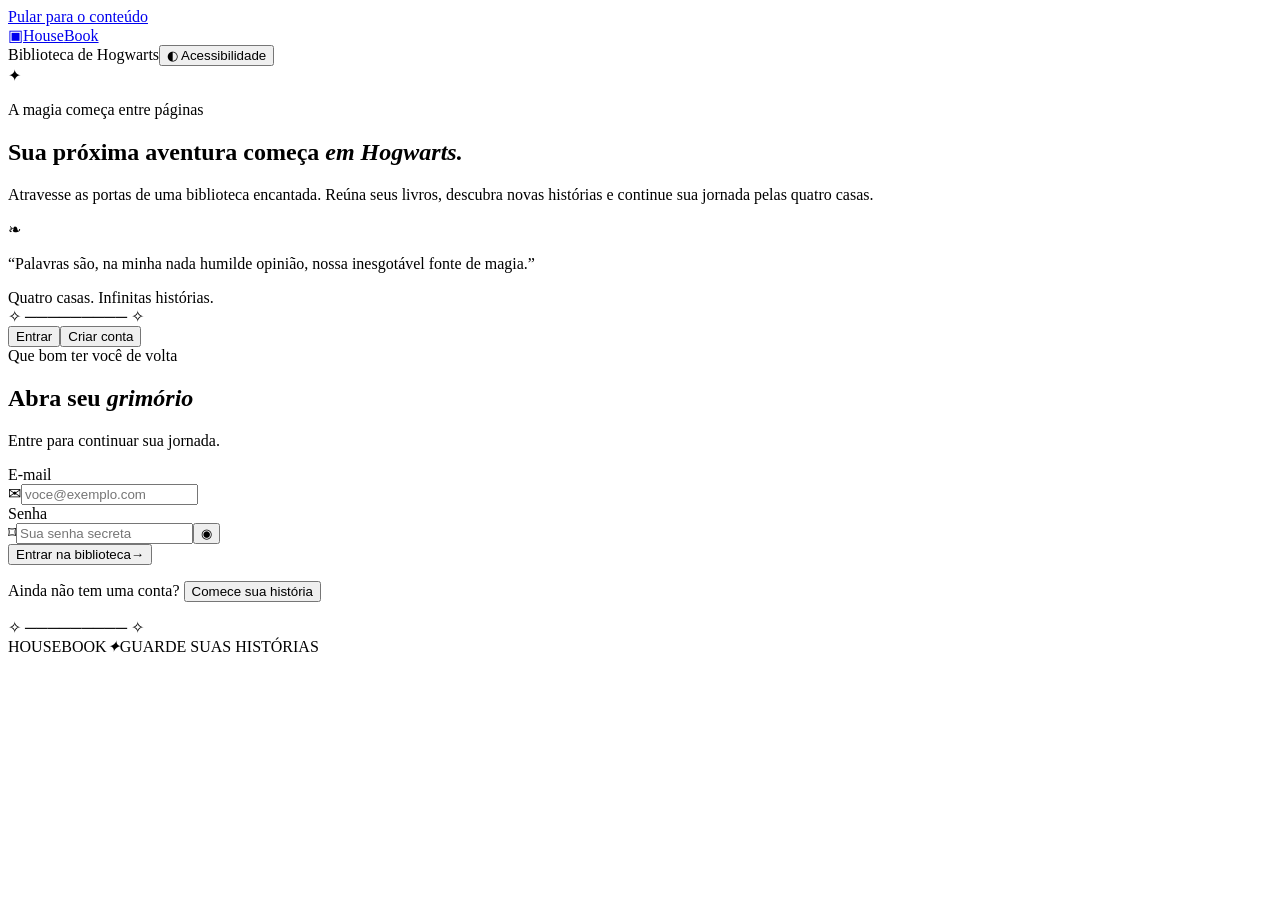
==== commit 9373b659: "Update index.html" ====
--- a/src/main/resources/static/index.html
+++ b/src/main/resources/static/index.html
@@ -1,24 +1,33 @@
 <!DOCTYPE html>
 <html lang="pt-BR" data-theme="forest" data-font="normal">
 <head>
-<meta charset="UTF-8"><meta name="viewport" content="width=device-width, initial-scale=1.0"><meta name="description" content="HouseBook — um refúgio encantado para organizar seus livros e histórias."><meta name="theme-color" content="#172b20"><title>HouseBook | Entre na floresta</title>
+<meta charset="UTF-8"><meta name="viewport" content="width=device-width, initial-scale=1.0"><meta name="description" content="HouseBook — um refúgio encantado para organizar seus livros e histórias."><meta name="theme-color" content="#1b1d22"><title>HouseBook | A Biblioteca de Hogwarts</title>
 <link rel="stylesheet" href="/auth.css"><script src="/auth.js" defer></script>
 </head>
 <body>
 <a class="skip-link" href="#auth-content">Pular para o conteúdo</a>
 <div class="forest-scene" aria-hidden="true"><div class="moon"></div><div class="mist mist-one"></div><div class="mist mist-two"></div><div class="tree tree-left"></div><div class="tree tree-right"></div><div class="firefly firefly-one"></div><div class="firefly firefly-two"></div><div class="firefly firefly-three"></div><div class="pixel-book book-one"><span></span></div><div class="pixel-book book-two"><span></span></div><div class="pixel-book book-three"><span></span></div><div class="pixel-book book-four"><span></span></div></div>
-<header class="topbar"><a class="brand" href="/" aria-label="HouseBook, página inicial"><span class="brand-mark" aria-hidden="true">▣</span><span>House<span>Book</span></span></a><div class="topbar-actions"><span class="realm-label"><span class="realm-dot"></span>Biblioteca da Floresta</span><button class="access-toggle" id="access-toggle" type="button" aria-expanded="false" aria-controls="access-panel"><span aria-hidden="true">◐</span> Acessibilidade</button></div></header>
+<header class="topbar"><a class="brand" href="/" aria-label="HouseBook, página inicial"><span class="brand-mark" aria-hidden="true">▣</span><span>House<span>Book</span></span></a><div class="topbar-actions"><span class="realm-label"><span class="realm-dot"></span>Biblioteca de Hogwarts</span><button class="access-toggle" id="access-toggle" type="button" aria-expanded="false" aria-controls="access-panel"><span aria-hidden="true">◐</span> Acessibilidade</button></div></header>
 <aside class="access-panel" id="access-panel" aria-label="Opções de acessibilidade" hidden>
 <div class="access-heading"><div><span class="eyebrow">Suas preferências</span><h2>Ajuste sua experiência</h2></div><button class="icon-button" id="close-access" type="button" aria-label="Fechar acessibilidade">×</button></div>
 <div class="access-group"><span class="control-label">Tamanho do texto</span><div class="segmented" role="group" aria-label="Tamanho do texto"><button type="button" data-font-choice="normal" aria-pressed="true">Padrão</button><button type="button" data-font-choice="large" aria-pressed="false">Maior A+</button></div></div>
+<div class="access-group"><span class="control-label">Aparência</span><button class="contrast-button" id="appearance-toggle" type="button" aria-pressed="false">Ativar modo claro</button></div>
 <div class="access-group"><span class="control-label">Contraste</span><button class="contrast-button" id="contrast-toggle" type="button" aria-pressed="false">Ativar alto contraste</button></div>
-<div class="access-group"><span class="control-label">Paleta da floresta</span><div class="theme-options" role="group" aria-label="Tema de cores"><button class="theme-swatch swatch-forest" type="button" data-theme-choice="forest" aria-label="Verde floresta" aria-pressed="true"></button><button class="theme-swatch swatch-ember" type="button" data-theme-choice="ember" aria-label="Âmbar antigo" aria-pressed="false"></button><button class="theme-swatch swatch-violet" type="button" data-theme-choice="violet" aria-label="Ametista" aria-pressed="false"></button><button class="theme-swatch swatch-ocean" type="button" data-theme-choice="ocean" aria-label="Azul noturno" aria-pressed="false"></button></div></div>
+<div class="access-group"><span class="control-label">Escolha sua casa</span><div class="theme-options" role="group" aria-label="Tema de cores"><button class="theme-swatch swatch-forest" type="button" data-theme-choice="forest" aria-label="Sonserina — verde e prata" title="Sonserina" aria-pressed="true"></button><button class="theme-swatch swatch-ember" type="button" data-theme-choice="ember" aria-label="Grifinória — vermelho e dourado" title="Grifinória" aria-pressed="false"></button><button class="theme-swatch swatch-violet" type="button" data-theme-choice="violet" aria-label="Corvinal — azul e bronze" title="Corvinal" aria-pressed="false"></button><button class="theme-swatch swatch-ocean" type="button" data-theme-choice="ocean" aria-label="Lufa-Lufa — amarelo e preto" title="Lufa-Lufa" aria-pressed="false"></button></div></div>
 <div class="access-group color-picker-group"><span class="control-label">Cores genéricas</span><div class="generic-color-options" role="group" aria-label="Escolher cor principal">
 <button class="generic-color-swatch" style="--swatch:#ec8fbd" data-color-choice="pink" type="button" aria-label="Rosa" title="Rosa" aria-pressed="false"></button><button class="generic-color-swatch" style="--swatch:#e05252" data-color-choice="red" type="button" aria-label="Vermelho" title="Vermelho" aria-pressed="false"></button><button class="generic-color-swatch" style="--swatch:#ed9848" data-color-choice="orange" type="button" aria-label="Laranja" title="Laranja" aria-pressed="false"></button><button class="generic-color-swatch" style="--swatch:#e6c64e" data-color-choice="yellow" type="button" aria-label="Amarelo" title="Amarelo" aria-pressed="false"></button><button class="generic-color-swatch" style="--swatch:#72ad65" data-color-choice="green" type="button" aria-label="Verde" title="Verde" aria-pressed="false"></button><button class="generic-color-swatch" style="--swatch:#5799df" data-color-choice="blue" type="button" aria-label="Azul" title="Azul" aria-pressed="false"></button><button class="generic-color-swatch" style="--swatch:#9a78d5" data-color-choice="purple" type="button" aria-label="Roxo" title="Roxo" aria-pressed="false"></button><button class="generic-color-swatch" style="--swatch:#48bfc3" data-color-choice="cyan" type="button" aria-label="Ciano" title="Ciano" aria-pressed="false"></button><button class="generic-color-swatch" style="--swatch:#aeb5bf" data-color-choice="black" type="button" aria-label="Preto" title="Preto" aria-pressed="false"></button><button class="generic-color-swatch" style="--swatch:#ffffff" data-color-choice="white" type="button" aria-label="Branco" title="Branco" aria-pressed="false"></button></div><button id="reset-generic-color" class="reset-color-button" type="button">Usar cor do tema</button></div>
 </aside>
-<main id="auth-content" class="page-content"><section class="intro" aria-labelledby="intro-title"><div class="crest" aria-hidden="true"><span>✦</span><i></i></div><p class="eyebrow">Um refúgio para cada história</p><h1 id="intro-title">Toda grande jornada começa <em>por uma página.</em></h1><p class="intro-copy">Entre em um lugar onde suas leituras encontram morada. Reúna seus livros, descubra novas histórias e mantenha sua biblioteca sempre por perto.</p><div class="lore-note"><span class="lore-icon" aria-hidden="true">❧</span><p>“Dizem que cada livro guarda uma pequena centelha de magia.”</p></div><div class="forest-signature"><span></span>Desde o primeiro capítulo<span></span></div></section>
-<section class="auth-card" aria-label="Acesso à sua biblioteca"><div class="card-ornament ornament-top" aria-hidden="true">✧ ───────── ✧</div><div class="form-switch" role="tablist" aria-label="Entrar ou criar conta"><button class="switch-tab active" id="login-tab" type="button" role="tab" aria-selected="true" aria-controls="login-panel">Entrar</button><button class="switch-tab" id="register-tab" type="button" role="tab" aria-selected="false" aria-controls="register-panel">Criar conta</button></div>
-<div class="form-panel" id="login-panel" role="tabpanel" aria-labelledby="login-tab"><div class="form-heading"><span class="eyebrow">Que bom ter você de volta</span><h2>Abra seu <em>grimório</em></h2><p>Entre para continuar sua jornada.</p></div><form id="login-form" novalidate><label for="login-email">E-mail</label><div class="input-wrap"><span class="field-icon" aria-hidden="true">✉</span><input id="login-email" name="email" type="email" autocomplete="email" maxlength="254" placeholder="voce@exemplo.com" required></div><label for="login-password">Senha</label><div class="input-wrap"><span class="field-icon" aria-hidden="true">⌑</span><input id="login-password" name="password" type="password" autocomplete="current-password" minlength="8" maxlength="72" placeholder="Sua senha secreta" required><button class="password-toggle" type="button" data-password-target="login-password" aria-label="Mostrar senha" aria-pressed="false">◉</button></div><button class="submit-button" type="submit"><span>Entrar na biblioteca</span><b aria-hidden="true">→</b></button><p class="form-feedback" id="login-feedback" role="status" aria-live="polite"></p></form><p class="switch-hint">Ainda não tem uma conta? <button type="button" data-open-register>Comece sua história</button></p></div>
+<main id="auth-content" class="page-content">
+  <section class="intro" aria-labelledby="intro-title">
+    <div class="crest" aria-hidden="true"><span>✦</span><i></i></div>
+    <p class="eyebrow">A magia começa entre páginas</p>
+    <h1 id="intro-title">Sua próxima aventura começa <em>em Hogwarts.</em></h1>
+    <p class="intro-copy">Atravesse as portas de uma biblioteca encantada. Reúna seus livros, descubra novas histórias e continue sua jornada pelas quatro casas.</p><div class="lore-note"><span class="lore-icon" aria-hidden="true">❧</span><p>“Palavras são, na minha nada humilde opinião, nossa inesgotável fonte de magia.”</p></div><div class="forest-signature"><span></span>Quatro casas. Infinitas histórias.<span></span></div></section>
+    <section class="auth-card" aria-label="Acesso à sua biblioteca">
+    <div class="card-ornament ornament-top" aria-hidden="true">✧ ───────── ✧</div><div class="form-switch" role="tablist" aria-label="Entrar ou criar conta"><button class="switch-tab active" id="login-tab" type="button" role="tab" aria-selected="true" aria-controls="login-panel">Entrar</button><button class="switch-tab" id="register-tab" type="button" role="tab" aria-selected="false" aria-controls="register-panel">Criar conta</button></div>
+<div class="form-panel" id="login-panel" role="tabpanel" aria-labelledby="login-tab">
+  <div class="form-heading"><span class="eyebrow">Que bom ter você de volta</span><h2>Abra seu <em>grimório</em></h2><p>Entre para continuar sua jornada.</p></div><form id="login-form" novalidate><label for="login-email">E-mail</label><div class="input-wrap"><span class="field-icon" aria-hidden="true">✉</span><input id="login-email" name="email" type="email" autocomplete="email" maxlength="254" placeholder="voce@exemplo.com" required></div><label for="login-password">Senha</label><div class="input-wrap"><span class="field-icon" aria-hidden="true">⌑</span><input id="login-password" name="password" type="password" autocomplete="current-password" minlength="8" maxlength="72" placeholder="Sua senha secreta" required><button class="password-toggle" type="button" data-password-target="login-password" aria-label="Mostrar senha" aria-pressed="false">◉</button></div><button class="submit-button" type="submit"><span>Entrar na biblioteca</span><b aria-hidden="true">→</b></button><p class="form-feedback" id="login-feedback" role="status" aria-live="polite"></p></form><p class="switch-hint">Ainda não tem uma conta? <button type="button" data-open-register>Comece sua história</button></p></div>
 <div class="form-panel" id="register-panel" role="tabpanel" aria-labelledby="register-tab" hidden><div class="form-heading"><span class="eyebrow">Sua aventura começa aqui</span><h2>Crie seu <em>refúgio</em></h2><p>Prepare um espaço para suas próximas descobertas.</p></div><form id="register-form" enctype="multipart/form-data" novalidate><div class="avatar-picker-row"><label class="avatar-picker" for="profile-photo" aria-label="Escolher foto de perfil"><img id="photo-preview" alt="Prévia da foto de perfil" hidden><span id="avatar-placeholder" aria-hidden="true">♙</span><span class="avatar-plus" aria-hidden="true">+</span></label><div class="avatar-copy"><strong>Retrato do aventureiro</strong><span>Opcional · JPG, PNG ou WEBP · até 2 MB</span><label class="photo-link" for="profile-photo">Escolher uma foto</label></div><input class="visually-hidden" id="profile-photo" name="foto" type="file" accept="image/jpeg,image/png,image/webp"></div><label for="register-name">Nome</label><div class="input-wrap"><span class="field-icon" aria-hidden="true">♙</span><input id="register-name" name="name" type="text" autocomplete="name" maxlength="100" placeholder="Como podemos chamar você?" required></div><label for="register-email">E-mail</label><div class="input-wrap"><span class="field-icon" aria-hidden="true">✉</span><input id="register-email" name="email" type="email" autocomplete="email" maxlength="254" placeholder="voce@exemplo.com" required></div><label for="register-password">Senha <span class="label-hint">mínimo de 8 caracteres</span></label><div class="input-wrap"><span class="field-icon" aria-hidden="true">⌑</span><input id="register-password" name="password" type="password" autocomplete="new-password" minlength="8" maxlength="72" placeholder="Crie uma senha" required><button class="password-toggle" type="button" data-password-target="register-password" aria-label="Mostrar senha" aria-pressed="false">◉</button></div><button class="submit-button" type="submit"><span>Criar minha conta</span><b aria-hidden="true">✧</b></button><p class="form-feedback" id="register-feedback" role="status" aria-live="polite"></p></form><p class="switch-hint">Já tem uma conta? <button type="button" data-open-login>Voltar para entrar</button></p></div><div class="card-ornament ornament-bottom" aria-hidden="true">✧ ───────── ✧</div></section></main>
 <footer class="page-footer"><span>HOUSEBOOK</span><i>✦</i><span>GUARDE SUAS HISTÓRIAS</span></footer>
-</body></html>
+</body>
+</html>
